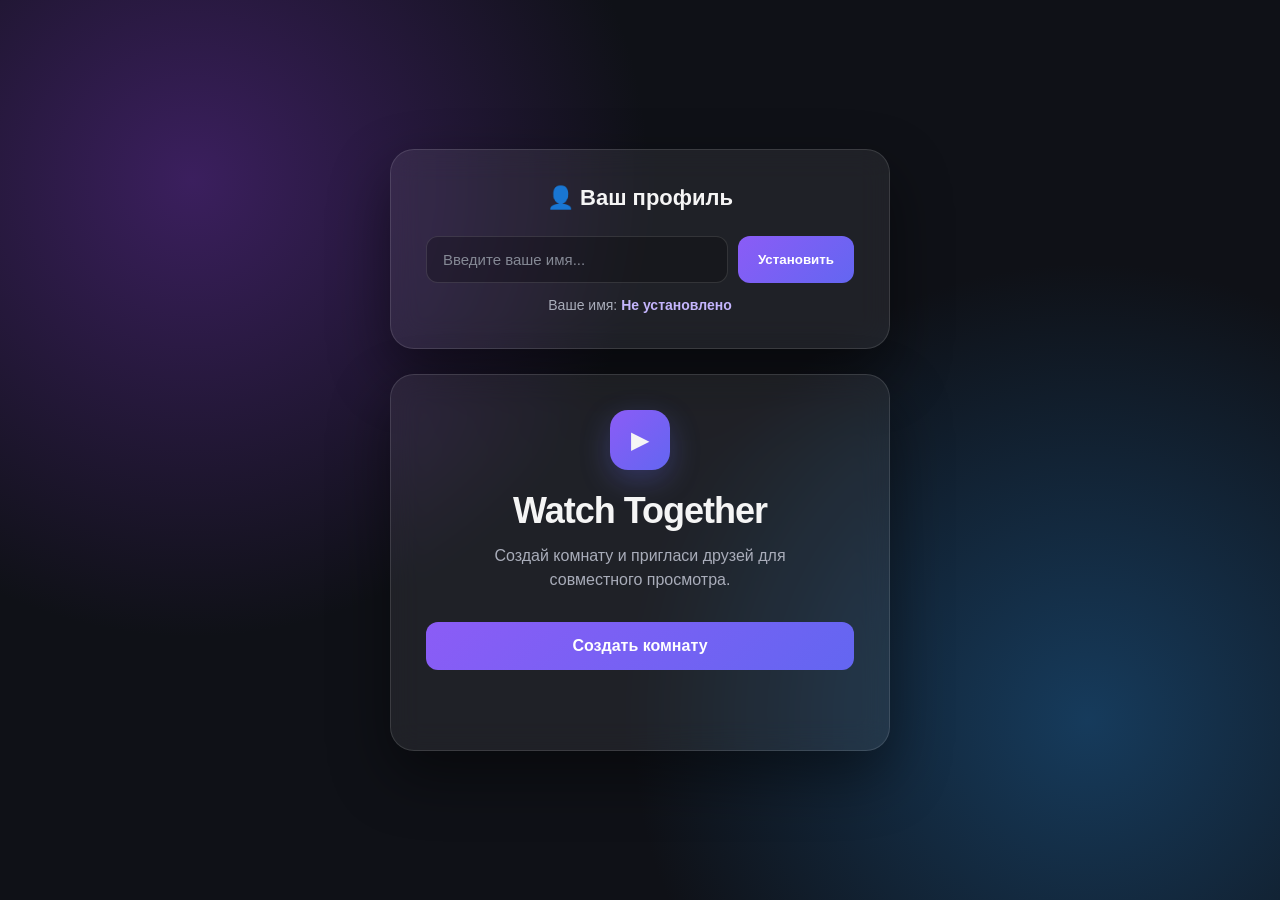
==== static/index.html @ 97e35d36 "Первый commit приложения WatchTogether" ====
<!DOCTYPE html>
<html lang="en">
<head>
    <meta charset="UTF-8">
    <meta name="viewport" content="width=device-width, initial-scale=1.0">
    <link rel="stylesheet" href="/static/styles.css">
    <title>Root</title>
</head>
<body>

    <div class="container username-container">
        <h2>👤 Ваш профиль</h2>

        <div class="username-form">
            <input
                type="text"
                id="usernameInput"
                placeholder="Введите ваше имя..."
                maxlength="30"
            >

            <button id="createUsernameBtn">
                Установить
            </button>
        </div>

        <p class="current-username">
            Ваше имя:
            <span id="username">Не установлено</span>
        </p>
    </div>

    <div class="container room-container">

        <div class="logo">▶</div>

        <h1>Watch Together</h1>

        <p class="subtitle">
            Создай комнату и пригласи друзей
            для совместного просмотра.
        </p>

        <button
            onclick="createRoom()"
            id="createRoomBtn"
        >
            Создать комнату
        </button>

        <p id="parag"></p>
        <div id="roomInfo">
            <span class="room-label">Код комнаты</span>
            <span id="roomID"></span>
        </div>

    </div>

    <script>
        async function createRoom() {
            const roomBtn = document.getElementById("createRoomBtn");
            const newRoomCode = document.getElementById("parag");
            const roomId = document.getElementById('roomID');
            const roomInfo = document.getElementById("roomInfo");

            const response = await fetch("/create_room", {method: "POST"});
            const data = await response.json();

            newRoomCode.innerHTML = `Комната создана: <a href='${data.link}'>Перейти</a>`;
            roomId.innerText = data.room_id;

            roomInfo.style.display = "flex";
        }

        const usernameInp = document.getElementById('usernameInput');
        const usernameBtn = document.getElementById('createUsernameBtn');
        const spanUsername = document.getElementById('username');

        usernameBtn.addEventListener('click', () => {

            const username = usernameInp.value
            if (username.trim() === "") return;

            spanUsername.innerText = username;
        })

    </script>
</body>
</html>
---- static/styles.css ----
* {
    box-sizing: border-box;
}

body {
    margin: 0;
    min-height: 100vh;

    display: flex;
    flex-direction: column;
    justify-content: center;
    align-items: center;

    gap: 25px;

    padding: 30px;

    font-family: Arial, sans-serif;

    background:
        radial-gradient(
            circle at 15% 20%,
            #3b1f5e,
            transparent 35%
        ),
        radial-gradient(
            circle at 85% 80%,
            #163b5c,
            transparent 35%
        ),
        #0f1117;

    color: #f5f5f5;
}


/* Общий контейнер */

.container {
    width: 100%;
    max-width: 500px;

    padding: 35px;

    background: rgba(255, 255, 255, 0.07);

    border: 1px solid rgba(255, 255, 255, 0.12);

    border-radius: 24px;

    box-shadow:
        0 25px 60px rgba(0, 0, 0, 0.45);

    backdrop-filter: blur(15px);

    text-align: center;
}


/* =========================
   USERNAME
   ========================= */

.username-container h2 {
    margin-top: 0;
    margin-bottom: 25px;

    font-size: 22px;
}


.username-form {
    display: flex;
    gap: 10px;
}


#usernameInput {
    flex: 1;

    min-width: 0;

    padding: 14px 16px;

    border: 1px solid rgba(255, 255, 255, 0.12);

    border-radius: 12px;

    outline: none;

    background: rgba(0, 0, 0, 0.25);

    color: white;

    font-size: 15px;

    transition:
        border-color 0.2s,
        box-shadow 0.2s;
}


#usernameInput::placeholder {
    color: #858995;
}


#usernameInput:focus {
    border-color: #8b5cf6;

    box-shadow:
        0 0 0 3px rgba(139, 92, 246, 0.15);
}


#createUsernameBtn {
    padding: 0 20px;

    border: none;
    border-radius: 12px;

    background: linear-gradient(
        135deg,
        #8b5cf6,
        #6366f1
    );

    color: white;

    font-weight: 600;

    cursor: pointer;

    transition:
        transform 0.2s,
        box-shadow 0.2s;
}


#createUsernameBtn:hover {
    transform: translateY(-2px);

    box-shadow:
        0 8px 20px rgba(99, 102, 241, 0.35);
}


#createUsernameBtn:active {
    transform: translateY(0);
}


.current-username {
    margin-bottom: 0;

    color: #a9adba;

    font-size: 14px;
}


#username {
    color: #c4b5fd;

    font-weight: 600;
}


/* =========================
   ROOM
   ========================= */

.room-container {
    position: relative;
}


.logo {
    width: 60px;
    height: 60px;

    display: flex;
    align-items: center;
    justify-content: center;

    margin: 0 auto 20px;

    border-radius: 18px;

    background: linear-gradient(
        135deg,
        #8b5cf6,
        #6366f1
    );

    font-size: 24px;

    box-shadow:
        0 10px 30px rgba(99, 102, 241, 0.3);
}


h1 {
    margin: 0 0 12px;

    font-size: 36px;

    letter-spacing: -1px;
}


.subtitle {
    margin: 0 auto 30px;

    max-width: 380px;

    color: #a9adba;

    font-size: 16px;

    line-height: 1.5;
}


#createRoomBtn {
    width: 100%;

    padding: 15px 20px;

    border: none;

    border-radius: 12px;

    background: linear-gradient(
        135deg,
        #8b5cf6,
        #6366f1
    );

    color: white;

    font-size: 16px;

    font-weight: 600;

    cursor: pointer;

    transition:
        transform 0.2s,
        box-shadow 0.2s;
}


#createRoomBtn:hover {
    transform: translateY(-2px);

    box-shadow:
        0 10px 25px rgba(99, 102, 241, 0.35);
}


#createRoomBtn:active {
    transform: translateY(0);
}


#parag {
    min-height: 25px;

    margin: 20px 0 0;

    color: #c8cad3;

    font-size: 14px;
}


#parag a {
    color: #a78bfa;

    font-weight: 600;

    text-decoration: none;

    transition: color 0.2s;
}


#parag a:hover {
    color: #c4b5fd;

    text-decoration: underline;
}

/* =========================
   ROOM INFO
   ========================= */

#roomInfo {
    display: none;

    flex-direction: column;
    align-items: center;

    gap: 8px;

    margin-top: 20px;
    padding: 15px 20px;

    border: 1px solid rgba(139, 92, 246, 0.2);
    border-radius: 14px;

    background: rgba(139, 92, 246, 0.08);
}

.room-label {
    color: #858995;

    font-size: 12px;
    font-weight: 600;

    text-transform: uppercase;
    letter-spacing: 1px;
}

#roomID {
    color: #c4b5fd;

    font-size: 20px;
    font-weight: 700;

    letter-spacing: 2px;
}

/* =========================
   MOBILE
   ========================= */

@media (max-width: 550px) {

    body {
        padding: 20px;
    }

    .container {
        padding: 25px 20px;
    }

    .username-form {
        flex-direction: column;
    }

    #createUsernameBtn {
        padding: 14px;
    }

    h1 {
        font-size: 29px;
    }
}
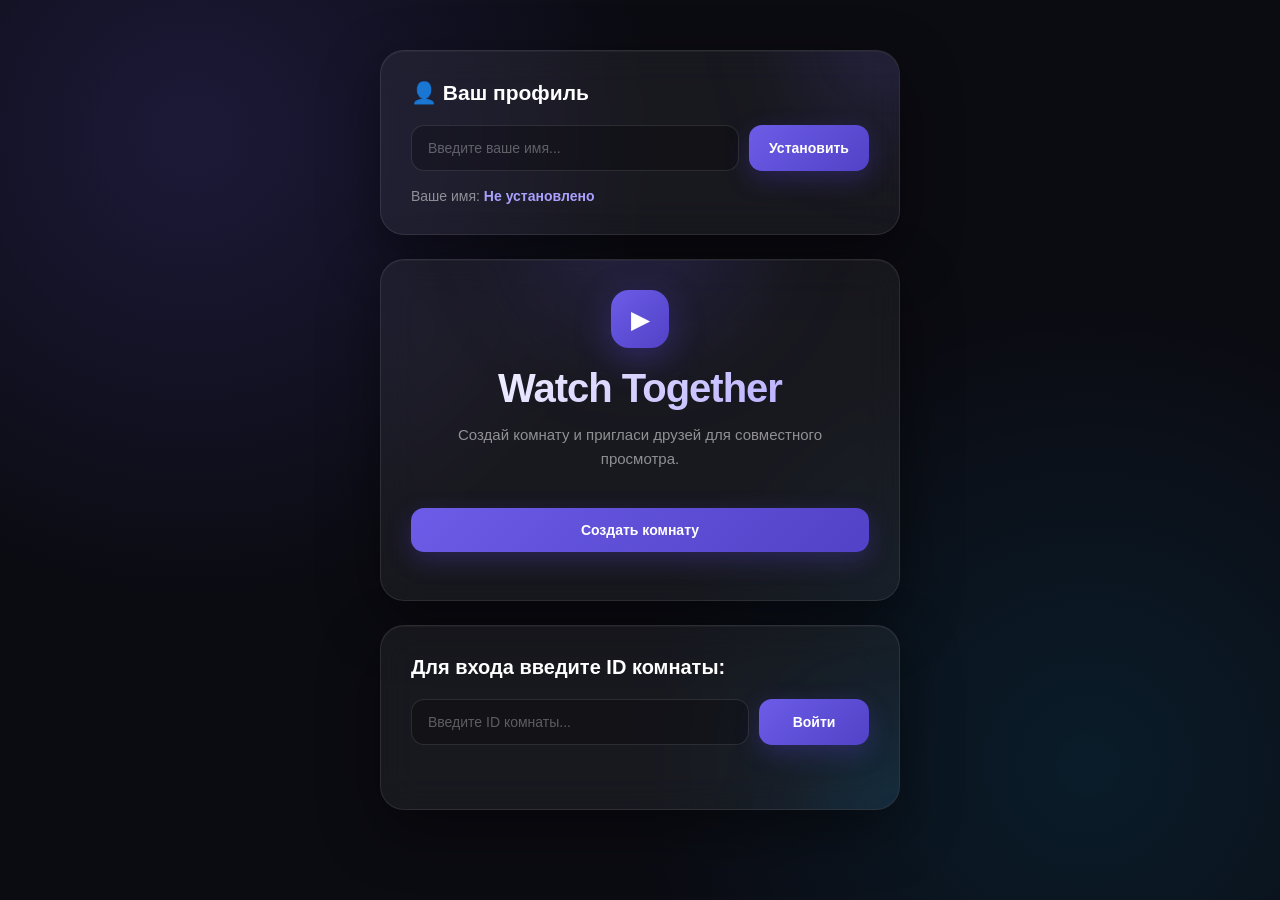
==== commit 9ad38b92: "Изменены стили, добавлены состояния комнат, вход по id комнаты" ====
--- a/static/index.html
+++ b/static/index.html
@@ -42,7 +42,6 @@
         </p>
 
         <button
-            onclick="createRoom()"
             id="createRoomBtn"
         >
             Создать комнату
@@ -56,13 +55,26 @@
 
     </div>
 
+    <div class="container entrance-container">
+        <h2>Для входа введите ID комнаты:</h2>
+
+        <div class="entranceForm">
+            <input type="text" id="entranceID" placeholder="Введите ID комнаты...">
+
+            <button id="entranceBtn">Войти</button>
+        </div>
+
+        <p id="errorP"></p>
+    </div>
+
     <script>
-        async function createRoom() {
-            const roomBtn = document.getElementById("createRoomBtn");
-            const newRoomCode = document.getElementById("parag");
-            const roomId = document.getElementById('roomID');
-            const roomInfo = document.getElementById("roomInfo");
 
+        const roomBtn = document.getElementById("createRoomBtn");
+        const newRoomCode = document.getElementById("parag");
+        const roomId = document.getElementById('roomID');
+        const roomInfo = document.getElementById("roomInfo");
+
+        roomBtn.addEventListener('click', async () => {
             const response = await fetch("/create_room", {method: "POST"});
             const data = await response.json();
 
@@ -70,7 +82,7 @@
             roomId.innerText = data.room_id;
 
             roomInfo.style.display = "flex";
-        }
+        })
 
         const usernameInp = document.getElementById('usernameInput');
         const usernameBtn = document.getElementById('createUsernameBtn');
@@ -82,6 +94,29 @@
             if (username.trim() === "") return;
 
             spanUsername.innerText = username;
+
+            localStorage.setItem("username", username);
+        })
+
+        const entranceBtn = document.getElementById('entranceBtn');
+        const entranceID = document.getElementById('entranceID');
+        const errorP = document.getElementById('errorP');
+
+        entranceBtn.addEventListener('click', async () => {
+
+            const roomId = entranceID.value.trim();
+            if (roomId === "") {
+                errorP.innerText = "Введите ID комнаты";
+                return;
+            }
+            const response = await fetch(`/check_room/${entranceID.value}`);
+            const data = await response.json();
+
+            if (data.error === 0) {
+                window.location.href = data.link
+            } else if (data.error === 1) {
+                errorP.innerText = 'Комнаты не существует'
+            }
         })
 
     </script>
--- a/static/styles.css
+++ b/static/styles.css
@@ -1,360 +1,614 @@
+/* ========================================
+   RESET
+======================================== */
+
 * {
     box-sizing: border-box;
-}
+    margin: 0;
+    padding: 0;
+}
+
+
+/* ========================================
+   BODY
+======================================== */
 
 body {
-    margin: 0;
     min-height: 100vh;
 
     display: flex;
     flex-direction: column;
-    justify-content: center;
     align-items: center;
 
-    gap: 25px;
-
-    padding: 30px;
+    gap: 24px;
+
+    padding: 50px 20px;
 
     font-family: Arial, sans-serif;
+
+    color: #ffffff;
 
     background:
         radial-gradient(
-            circle at 15% 20%,
-            #3b1f5e,
+            circle at 15% 15%,
+            rgba(108, 92, 231, 0.18),
             transparent 35%
         ),
         radial-gradient(
-            circle at 85% 80%,
-            #163b5c,
+            circle at 85% 85%,
+            rgba(0, 180, 255, 0.10),
             transparent 35%
         ),
-        #0f1117;
-
-    color: #f5f5f5;
-}
-
-
-/* Общий контейнер */
+        #0b0b12;
+}
+
+
+/* ========================================
+   COMMON CONTAINER
+======================================== */
 
 .container {
+    position: relative;
+
     width: 100%;
-    max-width: 500px;
-
-    padding: 35px;
-
-    background: rgba(255, 255, 255, 0.07);
-
-    border: 1px solid rgba(255, 255, 255, 0.12);
+    max-width: 520px;
+
+    padding: 30px;
+
+    background: rgba(255, 255, 255, 0.055);
+
+    border: 1px solid rgba(255, 255, 255, 0.09);
 
     border-radius: 24px;
 
+    backdrop-filter: blur(18px);
+    -webkit-backdrop-filter: blur(18px);
+
     box-shadow:
-        0 25px 60px rgba(0, 0, 0, 0.45);
-
-    backdrop-filter: blur(15px);
-
-    text-align: center;
-}
-
-
-/* =========================
-   USERNAME
-   ========================= */
+        0 20px 60px rgba(0, 0, 0, 0.45),
+        inset 0 1px 0 rgba(255, 255, 255, 0.04);
+
+    transition:
+        transform 0.25s ease,
+        border-color 0.25s ease,
+        box-shadow 0.25s ease;
+}
+
+.container:hover {
+    transform: translateY(-2px);
+
+    border-color: rgba(255, 255, 255, 0.14);
+
+    box-shadow:
+        0 25px 70px rgba(0, 0, 0, 0.5),
+        inset 0 1px 0 rgba(255, 255, 255, 0.06);
+}
+
+
+/* ========================================
+   USERNAME CONTAINER
+======================================== */
+
+.username-container {
+    overflow: hidden;
+}
+
+.username-container::before {
+    content: "";
+
+    position: absolute;
+
+    width: 180px;
+    height: 180px;
+
+    top: -100px;
+    right: -80px;
+
+    border-radius: 50%;
+
+    background: rgba(108, 92, 231, 0.15);
+
+    filter: blur(50px);
+
+    pointer-events: none;
+}
+
+
+/* ========================================
+   USERNAME TITLE
+======================================== */
 
 .username-container h2 {
-    margin-top: 0;
-    margin-bottom: 25px;
-
-    font-size: 22px;
-}
-
+    position: relative;
+
+    margin-bottom: 20px;
+
+    font-size: 21px;
+    font-weight: 600;
+}
+
+
+/* ========================================
+   USERNAME FORM
+======================================== */
 
 .username-form {
     display: flex;
+
     gap: 10px;
-}
-
-
-#usernameInput {
+
+    width: 100%;
+}
+
+.username-form input {
     flex: 1;
-
-    min-width: 0;
-
-    padding: 14px 16px;
-
-    border: 1px solid rgba(255, 255, 255, 0.12);
-
-    border-radius: 12px;
-
-    outline: none;
-
-    background: rgba(0, 0, 0, 0.25);
-
-    color: white;
-
-    font-size: 15px;
-
-    transition:
-        border-color 0.2s,
-        box-shadow 0.2s;
-}
-
-
-#usernameInput::placeholder {
-    color: #858995;
-}
-
-
-#usernameInput:focus {
-    border-color: #8b5cf6;
-
-    box-shadow:
-        0 0 0 3px rgba(139, 92, 246, 0.15);
-}
-
-
-#createUsernameBtn {
-    padding: 0 20px;
-
-    border: none;
-    border-radius: 12px;
-
-    background: linear-gradient(
-        135deg,
-        #8b5cf6,
-        #6366f1
-    );
-
-    color: white;
+}
+
+.username-form button {
+    width: auto;
+
+    min-width: 120px;
+
+    margin-top: 0;
+}
+
+
+/* ========================================
+   CURRENT USERNAME
+======================================== */
+
+.current-username {
+    margin-top: 17px;
+
+    color: rgba(255, 255, 255, 0.5);
+
+    font-size: 14px;
+}
+
+#username {
+    color: #aaa1ff;
 
     font-weight: 600;
-
-    cursor: pointer;
-
-    transition:
-        transform 0.2s,
-        box-shadow 0.2s;
-}
-
-
-#createUsernameBtn:hover {
-    transform: translateY(-2px);
-
-    box-shadow:
-        0 8px 20px rgba(99, 102, 241, 0.35);
-}
-
-
-#createUsernameBtn:active {
-    transform: translateY(0);
-}
-
-
-.current-username {
-    margin-bottom: 0;
-
-    color: #a9adba;
-
-    font-size: 14px;
-}
-
-
-#username {
-    color: #c4b5fd;
-
-    font-weight: 600;
-}
-
-
-/* =========================
-   ROOM
-   ========================= */
+}
+
+
+/* ========================================
+   ROOM CONTAINER
+======================================== */
 
 .room-container {
-    position: relative;
-}
-
+    text-align: center;
+
+    overflow: hidden;
+}
+
+.room-container::before {
+    content: "";
+
+    position: absolute;
+
+    width: 220px;
+    height: 220px;
+
+    left: 50%;
+    top: -150px;
+
+    transform: translateX(-50%);
+
+    border-radius: 50%;
+
+    background: rgba(108, 92, 231, 0.18);
+
+    filter: blur(55px);
+
+    pointer-events: none;
+}
+
+
+/* ========================================
+   LOGO
+======================================== */
 
 .logo {
-    width: 60px;
-    height: 60px;
+    position: relative;
+
+    width: 58px;
+    height: 58px;
 
     display: flex;
     align-items: center;
     justify-content: center;
 
-    margin: 0 auto 20px;
+    margin: 0 auto 18px;
 
     border-radius: 18px;
+
+    font-size: 25px;
 
     background: linear-gradient(
         135deg,
-        #8b5cf6,
-        #6366f1
+        #6c5ce7,
+        #5142c7
     );
 
-    font-size: 24px;
-
     box-shadow:
-        0 10px 30px rgba(99, 102, 241, 0.3);
-}
-
-
-h1 {
-    margin: 0 0 12px;
-
-    font-size: 36px;
+        0 10px 35px rgba(90, 70, 220, 0.35);
+}
+
+
+/* ========================================
+   MAIN TITLE
+======================================== */
+
+.room-container h1 {
+    position: relative;
+
+    margin-bottom: 12px;
+
+    font-size: 40px;
+    font-weight: 700;
 
     letter-spacing: -1px;
-}
-
-
-.subtitle {
-    margin: 0 auto 30px;
-
-    max-width: 380px;
-
-    color: #a9adba;
-
-    font-size: 16px;
-
-    line-height: 1.5;
-}
-
-
-#createRoomBtn {
-    width: 100%;
-
-    padding: 15px 20px;
-
-    border: none;
-
-    border-radius: 12px;
 
     background: linear-gradient(
         135deg,
-        #8b5cf6,
-        #6366f1
+        #ffffff,
+        #aaa1ff
     );
 
-    color: white;
-
-    font-size: 16px;
-
+    -webkit-background-clip: text;
+    -webkit-text-fill-color: transparent;
+}
+
+
+/* ========================================
+   SUBTITLE
+======================================== */
+
+.subtitle {
+    position: relative;
+
+    max-width: 380px;
+
+    margin: 0 auto 25px;
+
+    color: rgba(255, 255, 255, 0.52);
+
+    font-size: 15px;
+
+    line-height: 1.6;
+}
+
+
+/* ========================================
+   ENTRANCE CONTAINER
+======================================== */
+
+.entrance-container {
+    overflow: hidden;
+}
+
+.entrance-container::before {
+    content: "";
+
+    position: absolute;
+
+    width: 190px;
+    height: 190px;
+
+    right: -100px;
+    bottom: -120px;
+
+    border-radius: 50%;
+
+    background: rgba(0, 170, 255, 0.10);
+
+    filter: blur(55px);
+
+    pointer-events: none;
+}
+
+
+/* ========================================
+   ENTRANCE TITLE
+======================================== */
+
+.entrance-container h2 {
+    position: relative;
+
+    margin-bottom: 20px;
+
+    font-size: 20px;
     font-weight: 600;
 
+    color: #ffffff;
+}
+
+
+/* ========================================
+   ENTRANCE FORM
+======================================== */
+
+.entranceForm {
+    position: relative;
+
+    display: flex;
+
+    gap: 10px;
+
+    width: 100%;
+}
+
+.entranceForm input {
+    flex: 1;
+}
+
+.entranceForm button {
+    width: auto;
+
+    min-width: 110px;
+
+    margin-top: 0;
+}
+
+
+/* ========================================
+   INPUT
+======================================== */
+
+input {
+    width: 100%;
+
+    padding: 14px 16px;
+
+    border: 1px solid rgba(255, 255, 255, 0.11);
+
+    border-radius: 13px;
+
+    outline: none;
+
+    background: rgba(0, 0, 0, 0.22);
+
+    color: #ffffff;
+
+    font-family: inherit;
+    font-size: 14px;
+
+    transition:
+        border-color 0.2s ease,
+        background 0.2s ease,
+        box-shadow 0.2s ease;
+}
+
+input::placeholder {
+    color: rgba(255, 255, 255, 0.32);
+}
+
+input:hover {
+    border-color: rgba(255, 255, 255, 0.18);
+}
+
+input:focus {
+    border-color: rgba(122, 105, 255, 0.7);
+
+    background: rgba(0, 0, 0, 0.3);
+
+    box-shadow:
+        0 0 0 4px rgba(108, 92, 231, 0.12);
+}
+
+
+/* ========================================
+   BUTTON
+======================================== */
+
+button {
+    position: relative;
+
+    width: 100%;
+
+    padding: 14px 18px;
+
+    margin-top: 12px;
+
+    border: none;
+
+    border-radius: 13px;
+
     cursor: pointer;
 
+    color: #ffffff;
+
+    font-family: inherit;
+
+    font-size: 14px;
+    font-weight: 600;
+
+    background: linear-gradient(
+        135deg,
+        #6c5ce7,
+        #5142c7
+    );
+
+    box-shadow:
+        0 8px 25px rgba(90, 70, 220, 0.28);
+
     transition:
-        transform 0.2s,
-        box-shadow 0.2s;
-}
-
-
-#createRoomBtn:hover {
+        transform 0.2s ease,
+        box-shadow 0.2s ease,
+        filter 0.2s ease;
+}
+
+button:hover {
     transform: translateY(-2px);
 
+    filter: brightness(1.08);
+
     box-shadow:
-        0 10px 25px rgba(99, 102, 241, 0.35);
-}
-
-
-#createRoomBtn:active {
+        0 12px 32px rgba(90, 70, 220, 0.38);
+}
+
+button:active {
     transform: translateY(0);
-}
-
+
+    box-shadow:
+        0 5px 16px rgba(90, 70, 220, 0.25);
+}
+
+
+/* ========================================
+   CREATE ROOM RESULT
+======================================== */
 
 #parag {
-    min-height: 25px;
-
-    margin: 20px 0 0;
-
-    color: #c8cad3;
+    margin-top: 18px;
+
+    color: rgba(255, 255, 255, 0.65);
 
     font-size: 14px;
-}
-
+
+    line-height: 1.5;
+}
 
 #parag a {
-    color: #a78bfa;
+    color: #aaa1ff;
 
     font-weight: 600;
 
     text-decoration: none;
 
-    transition: color 0.2s;
-}
-
+    transition:
+        color 0.2s ease,
+        text-shadow 0.2s ease;
+}
 
 #parag a:hover {
-    color: #c4b5fd;
-
-    text-decoration: underline;
-}
-
-/* =========================
+    color: #c7c1ff;
+
+    text-shadow:
+        0 0 15px rgba(130, 110, 255, 0.5);
+}
+
+
+/* ========================================
    ROOM INFO
-   ========================= */
+======================================== */
 
 #roomInfo {
     display: none;
 
-    flex-direction: column;
     align-items: center;
-
-    gap: 8px;
-
-    margin-top: 20px;
-    padding: 15px 20px;
-
-    border: 1px solid rgba(139, 92, 246, 0.2);
-    border-radius: 14px;
-
-    background: rgba(139, 92, 246, 0.08);
+    justify-content: center;
+
+    gap: 10px;
+
+    margin-top: 15px;
+
+    padding: 11px 15px;
+
+    border: 1px solid rgba(255, 255, 255, 0.08);
+
+    border-radius: 12px;
+
+    background: rgba(0, 0, 0, 0.18);
 }
 
 .room-label {
-    color: #858995;
-
-    font-size: 12px;
+    color: rgba(255, 255, 255, 0.4);
+
+    font-size: 13px;
+}
+
+#roomID {
+    color: #aaa1ff;
+
+    font-size: 13px;
+
+    font-family: monospace;
+
     font-weight: 600;
 
-    text-transform: uppercase;
-    letter-spacing: 1px;
-}
-
-#roomID {
-    color: #c4b5fd;
-
-    font-size: 20px;
-    font-weight: 700;
-
-    letter-spacing: 2px;
-}
-
-/* =========================
+    word-break: break-all;
+}
+
+
+/* ========================================
+   ERROR
+======================================== */
+
+#errorP {
+    min-height: 20px;
+
+    margin-top: 14px;
+
+    color: #ff7b8a;
+
+    font-size: 13px;
+
+    text-align: center;
+}
+
+
+/* ========================================
+   LINKS
+======================================== */
+
+a {
+    color: #aaa1ff;
+
+    text-decoration: none;
+
+    font-weight: 600;
+
+    transition:
+        color 0.2s ease,
+        text-shadow 0.2s ease;
+}
+
+a:hover {
+    color: #c7c1ff;
+
+    text-shadow:
+        0 0 15px rgba(130, 110, 255, 0.5);
+}
+
+
+/* ========================================
    MOBILE
-   ========================= */
-
-@media (max-width: 550px) {
+======================================== */
+
+@media (max-width: 600px) {
 
     body {
-        padding: 20px;
+        padding: 25px 15px;
+
+        gap: 18px;
     }
 
     .container {
-        padding: 25px 20px;
+        padding: 24px 20px;
+
+        border-radius: 20px;
     }
 
-    .username-form {
+    .room-container h1 {
+        font-size: 32px;
+    }
+
+    .username-form,
+    .entranceForm {
         flex-direction: column;
     }
 
-    #createUsernameBtn {
-        padding: 14px;
+    .username-form button,
+    .entranceForm button {
+        width: 100%;
     }
 
-    h1 {
-        font-size: 29px;
+    .logo {
+        width: 52px;
+        height: 52px;
+
+        border-radius: 16px;
     }
 }
